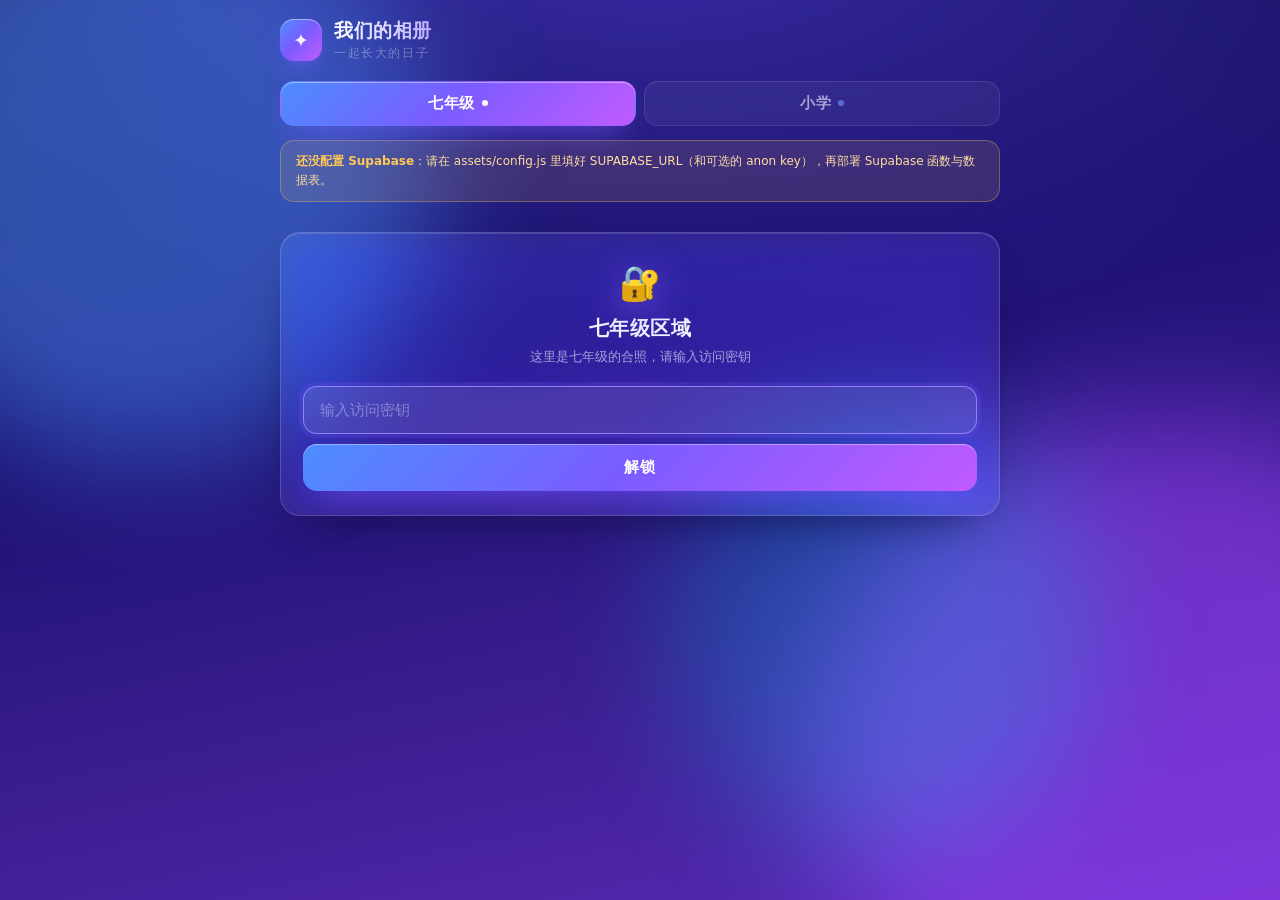
==== site/index.html @ da07a81c "照片墙：Netlify 前端 + Supabase 函数（双区域密钥 + 管理后台）" ====
<!doctype html>
<html lang="zh-CN">
<head>
<meta charset="utf-8">
<meta name="viewport" content="width=device-width, initial-scale=1, viewport-fit=cover">
<meta name="theme-color" content="#1a1170">
<title>我们的相册 · 一起长大的日子</title>
<meta name="description" content="上传和浏览大家的合照：七年级区域 / 小学区域，各自独立访问密钥。">
<link rel="stylesheet" href="assets/style.css?v=9">
</head>
<body>
<div class="bg" aria-hidden="true"><i class="blob b1"></i><i class="blob b2"></i><i class="blob b3"></i></div>

<header class="topbar">
  <div class="brand">
    <div class="logo">✦</div>
    <div>
      <h1>我们的相册</h1>
      <p class="sub">一起长大的日子</p>
    </div>
  </div>
  <button id="lockBtn" class="ghost" hidden>锁定</button>
</header>

<nav class="tabs" id="tabs" role="tablist">
  <button class="tab active" data-area="grade7" role="tab">七年级<span class="dot"></span></button>
  <button class="tab" data-area="primary" role="tab">小学<span class="dot"></span></button>
</nav>

<main>
  <!-- 未解锁 -->
  <section id="lockView" class="card lock-card" hidden>
    <div class="lock-ico">🔐</div>
    <h2 id="lockTitle">七年级区域</h2>
    <p class="hint" id="lockHint">这里需要访问密钥才能进入</p>
    <form id="keyForm" autocomplete="off">
      <input id="keyInput" type="password" inputmode="text" placeholder="输入访问密钥" autocomplete="current-password" required>
      <button type="submit" class="primary" id="keyBtn">解锁</button>
    </form>
  </section>

  <!-- 已解锁 -->
  <section id="areaView" hidden>
    <div class="card upload-card">
      <div class="field">
        <label for="nameInput">你的名字</label>
        <input id="nameInput" type="text" maxlength="16" placeholder="例如：小雅" autocomplete="nickname">
      </div>
      <div class="field">
        <label for="captionInput">写一句话 <span class="opt">（可选）</span></label>
        <input id="captionInput" type="text" maxlength="60" placeholder="那天我们笑得好开心">
      </div>

      <button id="pickBtn" class="drop" type="button">
        <div class="drop-inner">
          <span class="drop-ico">＋</span>
          <strong>选择 / 拖入合照</strong>
          <small>支持多张，自动压缩，单张 ≤ 20MB</small>
        </div>
      </button>
      <div id="queue" class="queue"></div>
      <div id="progress" class="progress" hidden><i></i></div>
      <button id="uploadBtn" class="primary wide" hidden>上传</button>
    </div>

    <div class="gallery-head">
      <h2>合照墙</h2>
      <span id="count" class="count"></span>
    </div>
    <div id="gallery" class="gallery"></div>
    <div id="empty" class="empty" hidden>
      <span>🖼️</span>
      <p>还没有照片，来传第一张吧</p>
    </div>
    <div id="skeletons" class="gallery" hidden></div>
  </section>
</main>

<div id="lightbox" class="lightbox" hidden>
  <button class="lb-close" id="lbClose" aria-label="关闭">✕</button>
  <img id="lbImg" alt="">
  <div class="lb-meta"><span id="lbAuthor"></span><span id="lbTime"></span></div>
  <button class="lb-del" id="lbDel">删除这张</button>
</div>

<div id="toast" class="toast" hidden></div>
<input id="fileInput" type="file" accept="image/*" multiple hidden>

<script src="assets/config.js?v=9"></script>
<script src="assets/app.js?v=9"></script>
</body>
</html>
---- site/assets/style.css ----
:root{
  --ink:#f2f3ff;
  --muted:rgba(238,240,255,.62);
  --faint:rgba(238,240,255,.38);
  --card:rgba(255,255,255,.075);
  --card2:rgba(255,255,255,.11);
  --stroke:rgba(255,255,255,.16);
  --grad:linear-gradient(135deg,#4d8dff 0%,#7b5cff 48%,#c05bff 100%);
  --grad-soft:linear-gradient(135deg,rgba(77,141,255,.35),rgba(192,91,255,.35));
  --radius:20px;
  --safe-b:env(safe-area-inset-bottom,0px);
}

[hidden]{display:none !important}
*{box-sizing:border-box;-webkit-tap-highlight-color:transparent}
html,body{margin:0;padding:0}
body{
  min-height:100vh;
  font-family:-apple-system,BlinkMacSystemFont,"SF Pro SC","PingFang SC","Helvetica Neue",system-ui,sans-serif;
  color:var(--ink);
  background:#100a33;
  background-image:
    radial-gradient(120% 80% at 50% -10%,#3b2bb0 0%,rgba(59,43,176,0) 60%),
    linear-gradient(168deg,#0b1035 0%,#1b1170 38%,#3a1d8f 68%,#5b2bb8 100%);
  background-attachment:fixed;
  padding-bottom:calc(32px + var(--safe-b));
  overflow-x:hidden;
}

/* 背景光斑 */
.bg{position:fixed;inset:0;z-index:-1;overflow:hidden;pointer-events:none}
.blob{position:absolute;border-radius:50%;filter:blur(60px);opacity:.5}
.b1{width:46vw;height:46vw;background:#4d8dff;top:-10vw;left:-12vw;animation:float1 18s ease-in-out infinite}
.b2{width:52vw;height:52vw;background:#a445ff;bottom:-14vw;right:-16vw;animation:float2 22s ease-in-out infinite}
.b3{width:34vw;height:34vw;background:#00d5ff;top:46%;left:52%;opacity:.22;animation:float1 26s ease-in-out infinite reverse}
@keyframes float1{0%,100%{transform:translate(0,0)}50%{transform:translate(4vw,5vw)}}
@keyframes float2{0%,100%{transform:translate(0,0)}50%{transform:translate(-5vw,-4vw)}}

/* 顶栏 */
.topbar{
  display:flex;align-items:center;justify-content:space-between;gap:12px;
  padding:calc(18px + env(safe-area-inset-top,0px)) 20px 8px;
  max-width:760px;margin:0 auto;
}
.brand{display:flex;align-items:center;gap:12px;min-width:0}
.logo{
  width:42px;height:42px;flex:none;border-radius:14px;
  background:var(--grad);
  display:grid;place-items:center;font-size:19px;
  box-shadow:0 10px 26px -10px rgba(123,92,255,.95),inset 0 1px 0 rgba(255,255,255,.45);
}
h1{
  margin:0;font-size:19px;letter-spacing:.5px;font-weight:650;
  background:linear-gradient(100deg,#fff,#d9d3ff 60%,#b9a6ff);
  -webkit-background-clip:text;background-clip:text;color:transparent;
}
.sub{margin:2px 0 0;font-size:11.5px;color:var(--faint);letter-spacing:1.6px}

/* 通用卡片 */
.card{
  background:var(--card);
  border:1px solid var(--stroke);
  border-radius:var(--radius);
  backdrop-filter:blur(18px) saturate(140%);
  -webkit-backdrop-filter:blur(18px) saturate(140%);
  box-shadow:0 20px 44px -28px rgba(4,0,40,.9),inset 0 1px 0 rgba(255,255,255,.14);
}

/* 区域切换 */
.tabs{
  display:flex;gap:8px;padding:12px 20px 4px;max-width:760px;margin:0 auto;
}
.tab{
  flex:1;position:relative;
  padding:12px 10px;border-radius:14px;cursor:pointer;
  font-size:14.5px;font-weight:600;letter-spacing:.5px;
  color:var(--muted);background:rgba(255,255,255,.05);
  border:1px solid rgba(255,255,255,.1);
  transition:.25s ease;
}
.tab .dot{display:inline-block;width:6px;height:6px;border-radius:50%;background:#5c6bd8;margin-left:7px;vertical-align:2px;transition:.25s}
.tab.unlocked .dot{background:#3ee08a;box-shadow:0 0 8px #3ee08a}
.tab.active{
  color:#fff;border-color:transparent;
  background:var(--grad);
  box-shadow:0 14px 30px -14px rgba(123,92,255,.9),inset 0 1px 0 rgba(255,255,255,.4);
}
.tab.active .dot{background:#fff;box-shadow:none}

main{max-width:760px;margin:0 auto;padding:16px 20px 0}

/* 锁屏卡 */
.lock-card{padding:30px 22px 24px;text-align:center;margin-top:14px}
.lock-ico{font-size:34px;filter:drop-shadow(0 8px 18px rgba(123,92,255,.7))}
.lock-card h2{margin:12px 0 6px;font-size:20px;letter-spacing:.5px}
.hint{margin:0 0 20px;font-size:13px;color:var(--muted)}
#keyForm{display:flex;flex-direction:column;gap:10px}
.mini{margin:16px 0 0;font-size:11.5px;color:var(--faint);line-height:1.6}

input[type=text],input[type=password]{
  width:100%;padding:14px 16px;border-radius:14px;
  background:rgba(255,255,255,.07);
  border:1px solid rgba(255,255,255,.14);
  color:var(--ink);font-size:15px;font-family:inherit;
  outline:none;transition:.22s;
}
input::placeholder{color:var(--faint)}
input:focus{
  border-color:rgba(160,140,255,.85);
  background:rgba(255,255,255,.1);
  box-shadow:0 0 0 4px rgba(123,92,255,.18);
}

button{font-family:inherit;cursor:pointer;border:none;background:none;color:inherit}
.primary{
  padding:14px 22px;border-radius:14px;
  font-size:15px;font-weight:650;letter-spacing:.6px;color:#fff;
  background:var(--grad);
  box-shadow:0 16px 32px -16px rgba(123,92,255,1),inset 0 1px 0 rgba(255,255,255,.4);
  transition:transform .16s ease,filter .2s;
}
.primary:active{transform:scale(.97);filter:brightness(1.08)}
.primary:disabled{opacity:.5;filter:grayscale(.3);box-shadow:none}
.primary.wide{width:100%;margin-top:12px}
.ghost{
  padding:9px 15px;border-radius:12px;font-size:13px;
  color:var(--muted);background:rgba(255,255,255,.07);
  border:1px solid rgba(255,255,255,.13);
}
/* 上传卡 */
.upload-card{padding:18px 18px 20px;margin-top:14px}
.field{margin-bottom:12px}
.field label{display:block;font-size:12px;color:var(--muted);margin:0 0 7px 3px;letter-spacing:.6px}
.opt{color:var(--faint);font-weight:400}

.drop{
  display:block;width:100%;margin-top:4px;
  padding:22px 14px;border-radius:16px;
  border:1.5px dashed rgba(170,150,255,.5);
  background:linear-gradient(135deg,rgba(77,141,255,.12),rgba(192,91,255,.12));
  transition:.22s;
}
.drop:active{transform:scale(.99);background:var(--grad-soft)}
.drop.over{border-color:#b79bff;background:var(--grad-soft)}
.drop-inner{display:flex;flex-direction:column;align-items:center;gap:4px}
.drop-ico{
  width:38px;height:38px;border-radius:50%;
  display:grid;place-items:center;font-size:20px;font-weight:300;
  background:rgba(255,255,255,.13);border:1px solid rgba(255,255,255,.2);
  margin-bottom:4px;
}
.drop strong{font-size:14px;font-weight:600}
.drop small{font-size:11px;color:var(--faint)}

.queue{display:flex;gap:8px;flex-wrap:wrap;margin-top:12px}
.qitem{
  position:relative;width:66px;height:66px;border-radius:12px;overflow:hidden;
  border:1px solid var(--stroke);background:rgba(255,255,255,.08);
}
.qitem img{width:100%;height:100%;object-fit:cover;display:block}
.qitem button{
  position:absolute;top:2px;right:2px;width:18px;height:18px;border-radius:50%;
  background:rgba(10,0,40,.7);color:#fff;font-size:11px;line-height:1;
  display:grid;place-items:center;backdrop-filter:blur(4px);
}

.progress{height:6px;border-radius:99px;background:rgba(255,255,255,.12);overflow:hidden;margin-top:14px}
.progress i{display:block;height:100%;width:0%;border-radius:99px;background:var(--grad);transition:width .3s ease}

/* 相片墙 */
.gallery-head{display:flex;align-items:baseline;justify-content:space-between;margin:26px 2px 12px}
.gallery-head h2{margin:0;font-size:16px;font-weight:650;letter-spacing:.6px}
.count{font-size:12px;color:var(--faint)}
.gallery{display:flex;gap:10px;align-items:flex-start}
.gcol{flex:1 1 0;min-width:0;display:flex;flex-direction:column;gap:10px}
@media(min-width:560px){.gallery{gap:12px}.gcol{gap:12px}}

.shot{
  margin:0;border-radius:16px;overflow:hidden;
  position:relative;background:rgba(255,255,255,.07);
  border:1px solid rgba(255,255,255,.1);
  box-shadow:0 14px 30px -22px rgba(0,0,0,.9);
  animation:pop .45s cubic-bezier(.2,.9,.3,1) both;
}
@keyframes pop{from{transform:translateY(10px) scale(.98)}to{transform:none}}
.shot img{width:100%;display:block;background:#1a1450}
.shot .meta{
  position:absolute;left:0;right:0;bottom:0;padding:22px 10px 9px;
  background:linear-gradient(to top,rgba(8,2,38,.82),rgba(8,2,38,0));
  display:flex;justify-content:space-between;align-items:flex-end;gap:8px;
  font-size:11px;
}
.shot .who{font-weight:600;letter-spacing:.3px;white-space:nowrap;overflow:hidden;text-overflow:ellipsis}
.shot .when{color:rgba(255,255,255,.6);flex:none}
.shot .cap{
  position:absolute;left:10px;right:10px;bottom:30px;
  font-size:11.5px;color:rgba(255,255,255,.92);line-height:1.4;
  text-shadow:0 1px 6px rgba(0,0,0,.6);
}

.empty{text-align:center;padding:48px 0 30px;color:var(--faint)}
.empty span{font-size:34px;display:block;margin-bottom:10px;opacity:.8}
.empty p{margin:0;font-size:13px}

.sk{height:170px;border-radius:16px;
  background:linear-gradient(100deg,rgba(255,255,255,.06) 20%,rgba(255,255,255,.14) 40%,rgba(255,255,255,.06) 60%);
  background-size:220% 100%;animation:shimmer 1.3s infinite linear}
.sk:nth-child(2n){height:210px}
.sk:nth-child(3n){height:140px}
@keyframes shimmer{from{background-position:120% 0}to{background-position:-120% 0}}

/* 大图 */
.lightbox{
  position:fixed;inset:0;z-index:60;display:flex;flex-direction:column;
  align-items:center;justify-content:center;gap:16px;padding:60px 18px 40px;
  background:rgba(6,2,26,.93);backdrop-filter:blur(14px);
}
.lightbox img{max-width:100%;max-height:74vh;border-radius:16px;box-shadow:0 30px 70px -30px #000}
.lb-close{position:absolute;top:calc(16px + env(safe-area-inset-top,0px));right:18px;
  width:38px;height:38px;border-radius:50%;background:rgba(255,255,255,.12);
  border:1px solid rgba(255,255,255,.18);font-size:15px}
.lb-meta{display:flex;gap:12px;font-size:12.5px;color:var(--muted)}
.lb-del{padding:11px 20px;border-radius:12px;font-size:13px;color:#ffb3c6;
  background:rgba(255,80,120,.14);border:1px solid rgba(255,80,120,.3)}

/* 提示 */
.toast{
  position:fixed;left:50%;bottom:calc(28px + var(--safe-b));transform:translateX(-50%);
  z-index:90;max-width:88vw;padding:12px 18px;border-radius:14px;
  background:rgba(20,12,60,.92);border:1px solid var(--stroke);
  font-size:13px;line-height:1.45;text-align:center;
  box-shadow:0 20px 44px -20px #000;backdrop-filter:blur(12px);
  animation:toastIn .28s cubic-bezier(.2,.9,.3,1) both;
}
@keyframes toastIn{from{opacity:0;transform:translate(-50%,14px)}to{opacity:1;transform:translate(-50%,0)}}

.banner{
  max-width:760px;margin:10px auto 0;padding:0 20px;
}
.banner div{
  padding:11px 15px;border-radius:14px;font-size:12px;line-height:1.6;
  background:rgba(255,196,84,.12);border:1px solid rgba(255,196,84,.32);color:#ffdda1;
}
.banner b{color:#ffc857}

/* ============ 管理后台 ============ */
.stats{display:flex;gap:10px;margin:14px 0 4px}
.stat{
  flex:1;padding:14px 8px;border-radius:16px;text-align:center;
  background:var(--card);border:1px solid var(--stroke);
  backdrop-filter:blur(14px);-webkit-backdrop-filter:blur(14px);
}
.stat b{display:block;font-size:21px;letter-spacing:.5px;
  background:linear-gradient(100deg,#fff,#c9beff);-webkit-background-clip:text;background-clip:text;color:transparent}
.stat span{font-size:11px;color:var(--muted)}

.seg{display:flex;gap:8px;margin:16px 0 12px}
.seg button{
  flex:1;padding:10px 8px;border-radius:12px;font-size:13px;
  color:var(--muted);background:rgba(255,255,255,.06);
  border:1px solid rgba(255,255,255,.1);transition:.2s;
}
.seg button.on{
  color:#fff;border-color:transparent;background:var(--grad);
  box-shadow:0 12px 26px -14px rgba(123,92,255,.9);
}

.adm-grid{display:grid;grid-template-columns:repeat(2,1fr);gap:10px}
@media(min-width:560px){.adm-grid{grid-template-columns:repeat(3,1fr);gap:12px}}
.adm-photo{
  position:relative;border-radius:14px;overflow:hidden;
  border:1px solid rgba(255,255,255,.12);background:rgba(255,255,255,.06);
  box-shadow:0 14px 30px -24px #000;
}
.adm-photo img{width:100%;aspect-ratio:1/1;object-fit:cover;display:block;background:#1a1450}
.adm-photo .tag{
  position:absolute;top:6px;left:6px;padding:2px 8px;border-radius:99px;
  font-size:10px;background:rgba(10,4,50,.72);border:1px solid rgba(255,255,255,.22);
  backdrop-filter:blur(6px);
}
.adm-photo .del{
  position:absolute;top:5px;right:5px;width:26px;height:26px;border-radius:50%;
  display:grid;place-items:center;font-size:12px;color:#fff;
  background:rgba(232,50,90,.9);border:1px solid rgba(255,255,255,.25);
  box-shadow:0 6px 14px -6px #000;
}
.adm-photo .info{
  position:absolute;left:0;right:0;bottom:0;padding:16px 8px 6px;
  display:flex;justify-content:space-between;gap:6px;font-size:10.5px;
  background:linear-gradient(to top,rgba(8,2,38,.88),rgba(8,2,38,0));
}
.adm-photo .info span:first-child{font-weight:600;overflow:hidden;text-overflow:ellipsis;white-space:nowrap}
.adm-photo .info span:last-child{color:rgba(255,255,255,.62);flex:none}

.sect{padding:18px;margin-top:16px}
.sect h3{margin:0 0 12px;font-size:14px;letter-spacing:.5px;font-weight:650}
.sect.danger{border-color:rgba(255,90,130,.34);background:rgba(255,80,120,.07)}
.sect.danger h3{color:#ffb3c6}

.krow{display:flex;gap:8px;align-items:center;margin-bottom:10px}
.krow input{flex:1;min-width:0;padding:12px 14px;font-size:13.5px}
.krow button{
  flex:none;padding:12px 16px;border-radius:12px;font-size:13px;
  color:#fff;background:rgba(255,255,255,.11);border:1px solid rgba(255,255,255,.16);
}
.krow button.solid{
  background:var(--grad);border-color:transparent;font-weight:600;
  box-shadow:0 12px 26px -16px rgba(123,92,255,.9);
}
.krow button:active{transform:scale(.97)}
.tiny{font-size:11px;color:var(--faint);line-height:1.65;margin:4px 0 0}

/* ============ 页面内确认框（不依赖原生 confirm，WebView 里也不会被吞） ============ */
.modal{
  position:fixed;inset:0;z-index:80;display:flex;align-items:center;justify-content:center;
  padding:26px;background:rgba(6,2,26,.72);backdrop-filter:blur(10px);
  -webkit-backdrop-filter:blur(10px);
}
.modal-card{
  width:100%;max-width:330px;padding:22px 20px 16px;border-radius:20px;
  background:linear-gradient(160deg,rgba(48,32,120,.98),rgba(26,16,72,.98));
  border:1px solid var(--stroke);
  box-shadow:0 40px 80px -40px #000,inset 0 1px 0 rgba(255,255,255,.14);
}
.modal-card h3{margin:0 0 8px;font-size:16px;letter-spacing:.4px}
.modal-card p{margin:0 0 20px;font-size:13px;color:var(--muted);line-height:1.65}
.modal-actions{display:flex;gap:10px}
.modal-actions button{
  flex:1;padding:12px;border-radius:12px;font-size:14px;
  color:#fff;background:rgba(255,255,255,.1);border:1px solid rgba(255,255,255,.16);
}
.modal-actions button.ok{background:var(--grad);border-color:transparent;font-weight:650}
.modal-actions button.ok.danger{background:linear-gradient(135deg,#ff5470,#e0245e);font-weight:650}
.modal-actions button:active{transform:scale(.97)}
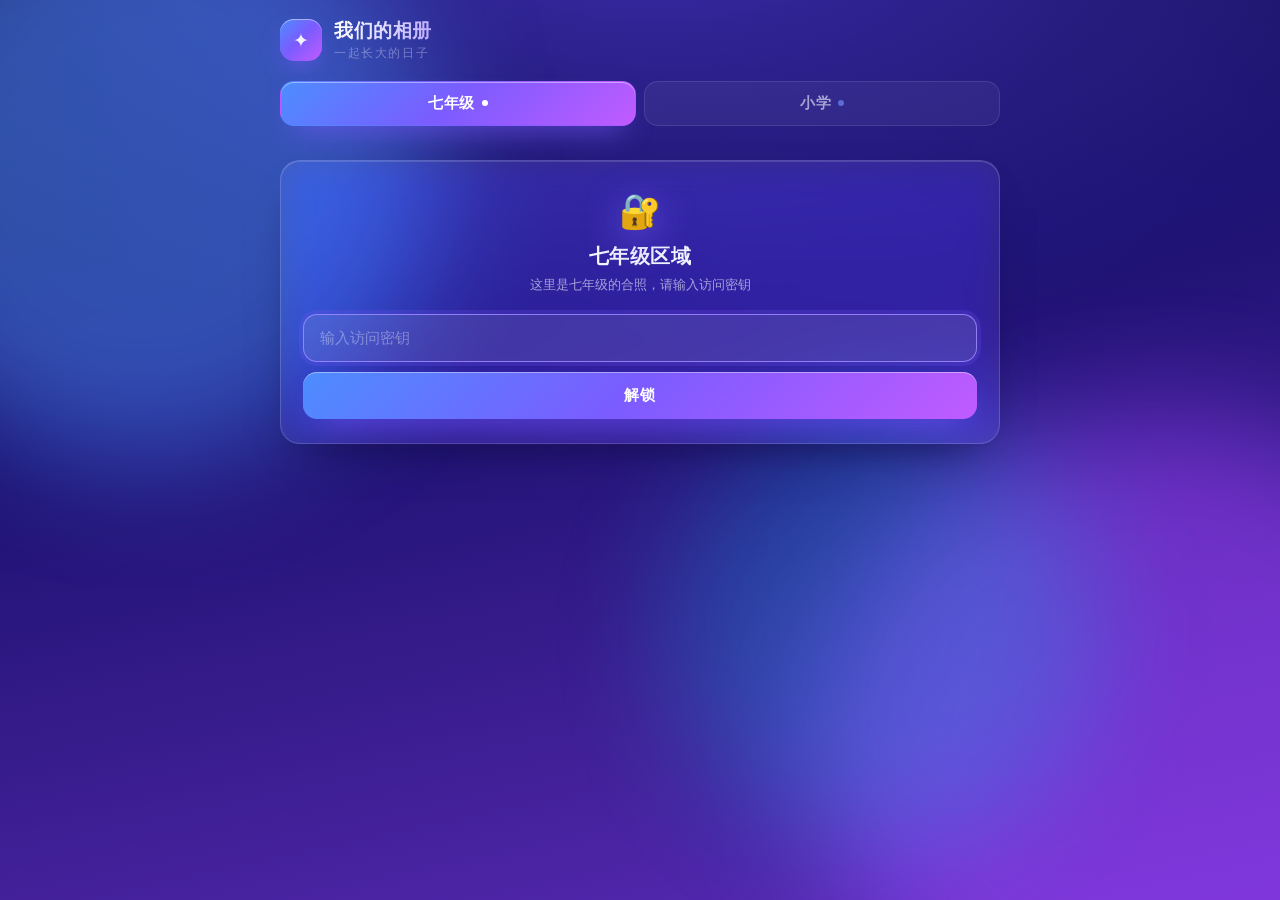
==== commit 1dd8ef98: "config: 填入 Supabase 项目地址与 publishable key" ====
--- a/site/index.html
+++ b/site/index.html
@@ -6,7 +6,7 @@
 <meta name="theme-color" content="#1a1170">
 <title>我们的相册 · 一起长大的日子</title>
 <meta name="description" content="上传和浏览大家的合照：七年级区域 / 小学区域，各自独立访问密钥。">
-<link rel="stylesheet" href="assets/style.css?v=9">
+<link rel="stylesheet" href="assets/style.css?v=10">
 </head>
 <body>
 <div class="bg" aria-hidden="true"><i class="blob b1"></i><i class="blob b2"></i><i class="blob b3"></i></div>
@@ -86,7 +86,7 @@
 <div id="toast" class="toast" hidden></div>
 <input id="fileInput" type="file" accept="image/*" multiple hidden>
 
-<script src="assets/config.js?v=9"></script>
-<script src="assets/app.js?v=9"></script>
+<script src="assets/config.js?v=10"></script>
+<script src="assets/app.js?v=10"></script>
 </body>
 </html>
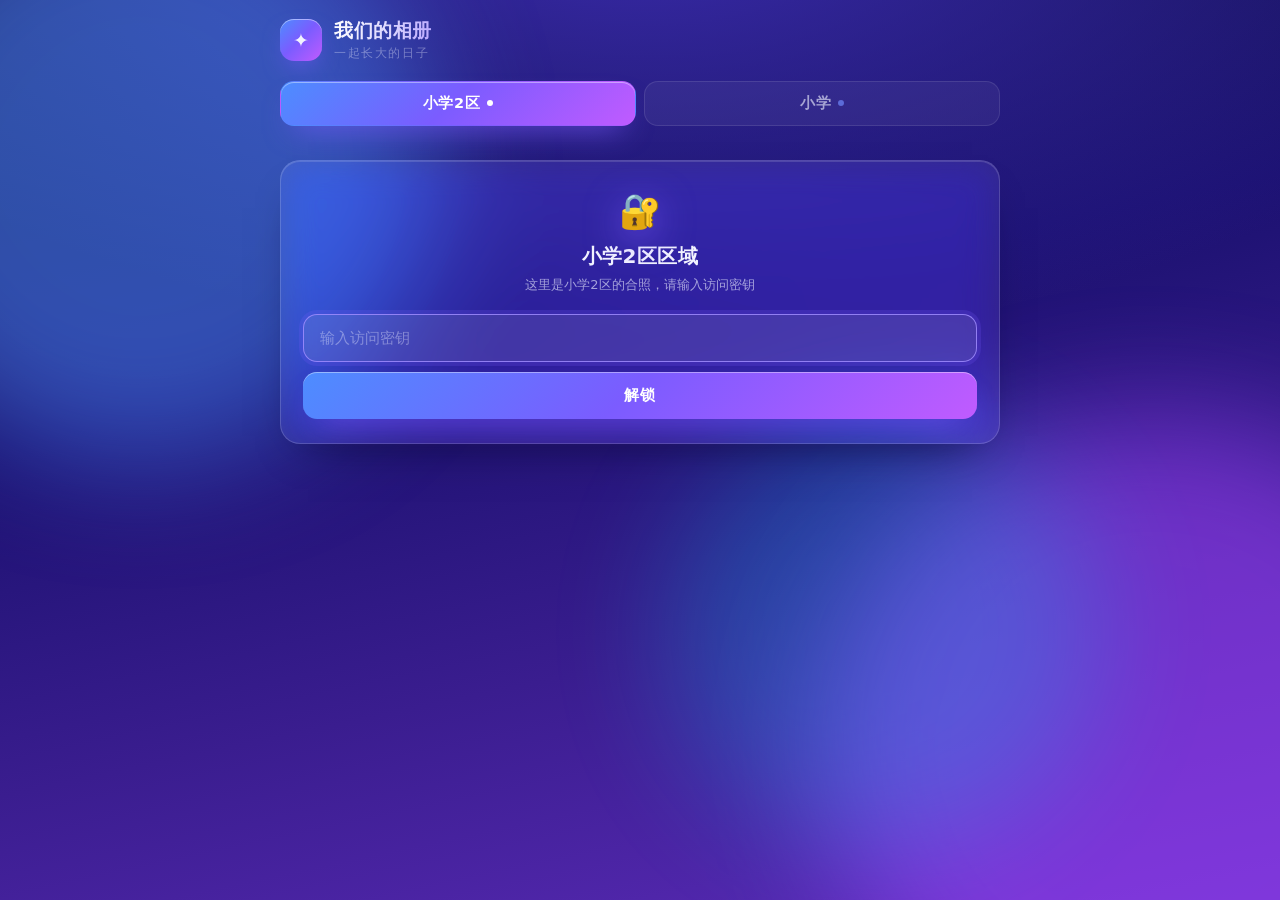
==== commit 4db34679: "改名：七年级 → 小学2区；请求加 20 秒超时" ====
--- a/site/index.html
+++ b/site/index.html
@@ -5,8 +5,8 @@
 <meta name="viewport" content="width=device-width, initial-scale=1, viewport-fit=cover">
 <meta name="theme-color" content="#1a1170">
 <title>我们的相册 · 一起长大的日子</title>
-<meta name="description" content="上传和浏览大家的合照：七年级区域 / 小学区域，各自独立访问密钥。">
-<link rel="stylesheet" href="assets/style.css?v=10">
+<meta name="description" content="上传和浏览大家的合照：小学2区 / 小学，各自独立访问密钥。">
+<link rel="stylesheet" href="assets/style.css?v=14">
 </head>
 <body>
 <div class="bg" aria-hidden="true"><i class="blob b1"></i><i class="blob b2"></i><i class="blob b3"></i></div>
@@ -23,7 +23,7 @@
 </header>
 
 <nav class="tabs" id="tabs" role="tablist">
-  <button class="tab active" data-area="grade7" role="tab">七年级<span class="dot"></span></button>
+  <button class="tab active" data-area="grade7" role="tab">小学2区<span class="dot"></span></button>
   <button class="tab" data-area="primary" role="tab">小学<span class="dot"></span></button>
 </nav>
 
@@ -31,7 +31,7 @@
   <!-- 未解锁 -->
   <section id="lockView" class="card lock-card" hidden>
     <div class="lock-ico">🔐</div>
-    <h2 id="lockTitle">七年级区域</h2>
+    <h2 id="lockTitle">小学2区</h2>
     <p class="hint" id="lockHint">这里需要访问密钥才能进入</p>
     <form id="keyForm" autocomplete="off">
       <input id="keyInput" type="password" inputmode="text" placeholder="输入访问密钥" autocomplete="current-password" required>
@@ -42,25 +42,39 @@
   <!-- 已解锁 -->
   <section id="areaView" hidden>
     <div class="card upload-card">
+      <div class="seg mode" id="modeSeg">
+        <button type="button" data-mode="photo" class="on">照片</button>
+        <button type="button" data-mode="text">文字</button>
+      </div>
+
       <div class="field">
         <label for="nameInput">你的名字</label>
         <input id="nameInput" type="text" maxlength="16" placeholder="例如：小雅" autocomplete="nickname">
       </div>
-      <div class="field">
-        <label for="captionInput">写一句话 <span class="opt">（可选）</span></label>
-        <input id="captionInput" type="text" maxlength="60" placeholder="那天我们笑得好开心">
+
+      <div id="photoPane">
+        <div class="field" id="captionField">
+          <label for="captionInput">写一句话 <span class="opt">（可选）</span></label>
+          <input id="captionInput" type="text" maxlength="60" placeholder="那天我们笑得好开心">
+        </div>
+
+        <button id="pickBtn" class="drop" type="button">
+          <div class="drop-inner">
+            <span class="drop-ico">＋</span>
+            <strong>选择 / 拖入合照</strong>
+            <small>支持多张，自动压缩，单张 ≤ 20MB</small>
+          </div>
+        </button>
+        <div id="queue" class="queue"></div>
+        <div id="progress" class="progress" hidden><i></i></div>
+        <button id="uploadBtn" class="primary wide" hidden>上传</button>
       </div>
 
-      <button id="pickBtn" class="drop" type="button">
-        <div class="drop-inner">
-          <span class="drop-ico">＋</span>
-          <strong>选择 / 拖入合照</strong>
-          <small>支持多张，自动压缩，单张 ≤ 20MB</small>
-        </div>
-      </button>
-      <div id="queue" class="queue"></div>
-      <div id="progress" class="progress" hidden><i></i></div>
-      <button id="uploadBtn" class="primary wide" hidden>上传</button>
+      <div id="textPane" hidden>
+        <textarea id="textInput" maxlength="500" rows="4" placeholder="想说的话、那天的事、想对大家说的……"></textarea>
+        <div class="counter"><span id="textCount">0</span>/500</div>
+        <button id="postTextBtn" class="primary wide">发布</button>
+      </div>
     </div>
 
     <div class="gallery-head">
@@ -83,10 +97,24 @@
   <button class="lb-del" id="lbDel">删除这张</button>
 </div>
 
+<div id="sheet" class="sheet" hidden>
+  <div class="sheet-panel">
+    <div class="sheet-head">
+      <h3 id="sheetTitle">回复</h3>
+      <button id="sheetClose" type="button" aria-label="关闭">✕</button>
+    </div>
+    <div id="sheetList" class="sheet-list"></div>
+    <form id="sheetForm" class="sheet-form" autocomplete="off">
+      <input id="sheetInput" type="text" maxlength="200" placeholder="写一条回复…" required>
+      <button type="submit" class="primary">发送</button>
+    </form>
+  </div>
+</div>
+
 <div id="toast" class="toast" hidden></div>
 <input id="fileInput" type="file" accept="image/*" multiple hidden>
 
-<script src="assets/config.js?v=10"></script>
-<script src="assets/app.js?v=10"></script>
+<script src="assets/config.js?v=14"></script>
+<script src="assets/app.js?v=14"></script>
 </body>
 </html>
--- a/site/assets/style.css
+++ b/site/assets/style.css
@@ -332,3 +332,80 @@
 .modal-actions button.ok{background:var(--grad);border-color:transparent;font-weight:650}
 .modal-actions button.ok.danger{background:linear-gradient(135deg,#ff5470,#e0245e);font-weight:650}
 .modal-actions button:active{transform:scale(.97)}
+
+/* ============ 发布：模式切换 / 文字 ============ */
+.seg.mode{margin:0 0 14px}
+.seg.mode button{padding:9px 8px;font-size:13px}
+#textPane textarea{
+  width:100%;padding:14px 16px;border-radius:14px;resize:none;
+  background:rgba(255,255,255,.07);border:1px solid rgba(255,255,255,.14);
+  color:var(--ink);font-size:15px;line-height:1.6;font-family:inherit;outline:none;
+  transition:.22s;
+}
+#textPane textarea:focus{
+  border-color:rgba(160,140,255,.85);background:rgba(255,255,255,.1);
+  box-shadow:0 0 0 4px rgba(123,92,255,.18);
+}
+#textPane textarea::placeholder{color:var(--faint)}
+.counter{text-align:right;font-size:11px;color:var(--faint);margin:6px 4px 0}
+
+/* ============ 卡片：底部信息条 ============ */
+.shot{display:flex;flex-direction:column}
+.shot img{border-radius:0}
+.cardfoot{
+  display:flex;align-items:center;justify-content:space-between;gap:6px;
+  padding:7px 9px 8px;background:rgba(255,255,255,.045);
+}
+.who{min-width:0;display:flex;flex-direction:column;gap:1px}
+.who .author{font-size:11.5px;font-weight:600;letter-spacing:.2px;
+  white-space:nowrap;overflow:hidden;text-overflow:ellipsis}
+.who .when{font-size:10px;color:var(--faint)}
+.acts{display:flex;gap:2px;flex:none}
+.act{
+  display:flex;align-items:center;gap:3px;padding:5px 7px;border-radius:10px;
+  font-size:11.5px;color:var(--muted);background:transparent;transition:.18s;
+}
+.act .ico{font-size:13px;line-height:1}
+.act:active{transform:scale(.94)}
+.act.like.on{color:#ff8fb0}
+.act.like.on .ico{filter:drop-shadow(0 0 6px rgba(255,110,160,.7))}
+.act.cmt{color:var(--muted)}
+
+/* 纯文字卡片 */
+.shot.text-post{background:linear-gradient(150deg,rgba(90,70,200,.55),rgba(60,40,160,.35))}
+.shot.text-post .bubble{
+  padding:14px 13px 15px;font-size:13px;line-height:1.72;white-space:pre-wrap;
+  word-break:break-word;color:#f4f2ff;
+}
+.shot.text-post .cardfoot{background:rgba(255,255,255,.06)}
+
+/* ============ 回复面板 ============ */
+.sheet{
+  position:fixed;inset:0;z-index:70;display:flex;align-items:flex-end;
+  background:rgba(6,2,26,.55);backdrop-filter:blur(6px);-webkit-backdrop-filter:blur(6px);
+}
+.sheet-panel{
+  width:100%;max-height:78vh;display:flex;flex-direction:column;
+  border-radius:22px 22px 0 0;padding:16px 16px calc(14px + env(safe-area-inset-bottom,0px));
+  background:linear-gradient(170deg,rgba(48,32,120,.99),rgba(24,14,68,.99));
+  border-top:1px solid rgba(255,255,255,.16);
+  box-shadow:0 -30px 60px -20px #000;
+  animation:sheetUp .26s cubic-bezier(.2,.9,.3,1);
+}
+@keyframes sheetUp{from{transform:translateY(30px)}to{transform:none}}
+.sheet-head{display:flex;align-items:center;justify-content:space-between;margin-bottom:10px}
+.sheet-head h3{margin:0;font-size:15px;letter-spacing:.4px}
+.sheet-head button{
+  width:32px;height:32px;border-radius:50%;font-size:14px;
+  background:rgba(255,255,255,.1);border:1px solid rgba(255,255,255,.16);
+}
+.sheet-list{flex:1;overflow-y:auto;-webkit-overflow-scrolling:touch;max-height:46vh;padding-right:2px}
+.sheet-empty{text-align:center;color:var(--faint);font-size:12.5px;padding:26px 0;margin:0}
+.cmt-row{padding:9px 11px;border-radius:13px;background:rgba(255,255,255,.06);margin-bottom:8px}
+.cmt-head{display:flex;justify-content:space-between;gap:8px;margin-bottom:3px}
+.cmt-author{font-size:11.5px;font-weight:600}
+.cmt-when{font-size:10px;color:var(--faint)}
+.cmt-body{font-size:13px;line-height:1.6;white-space:pre-wrap;word-break:break-word;color:rgba(240,240,255,.9)}
+.sheet-form{display:flex;gap:8px;margin-top:12px}
+.sheet-form input{flex:1;min-width:0;padding:12px 14px;font-size:14px}
+.sheet-form button{flex:none;padding:12px 18px;border-radius:14px;font-size:14px}
